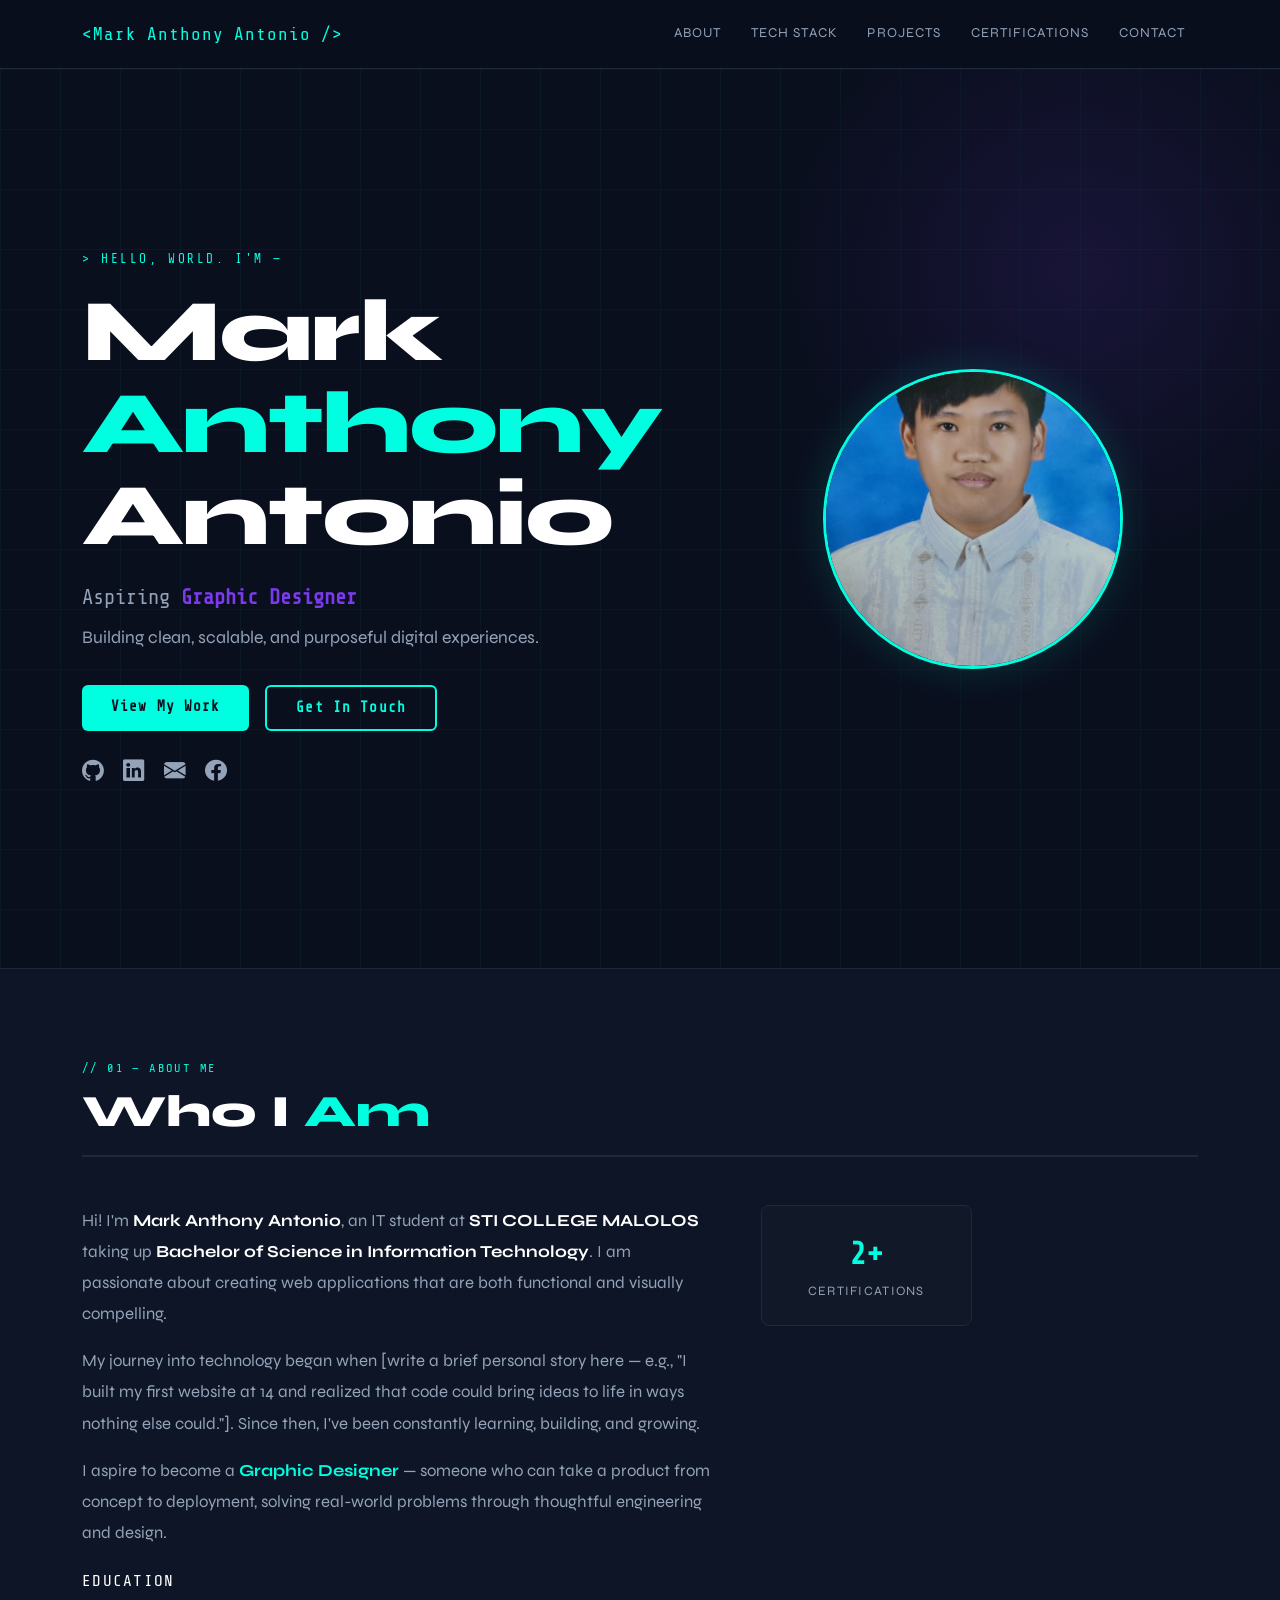
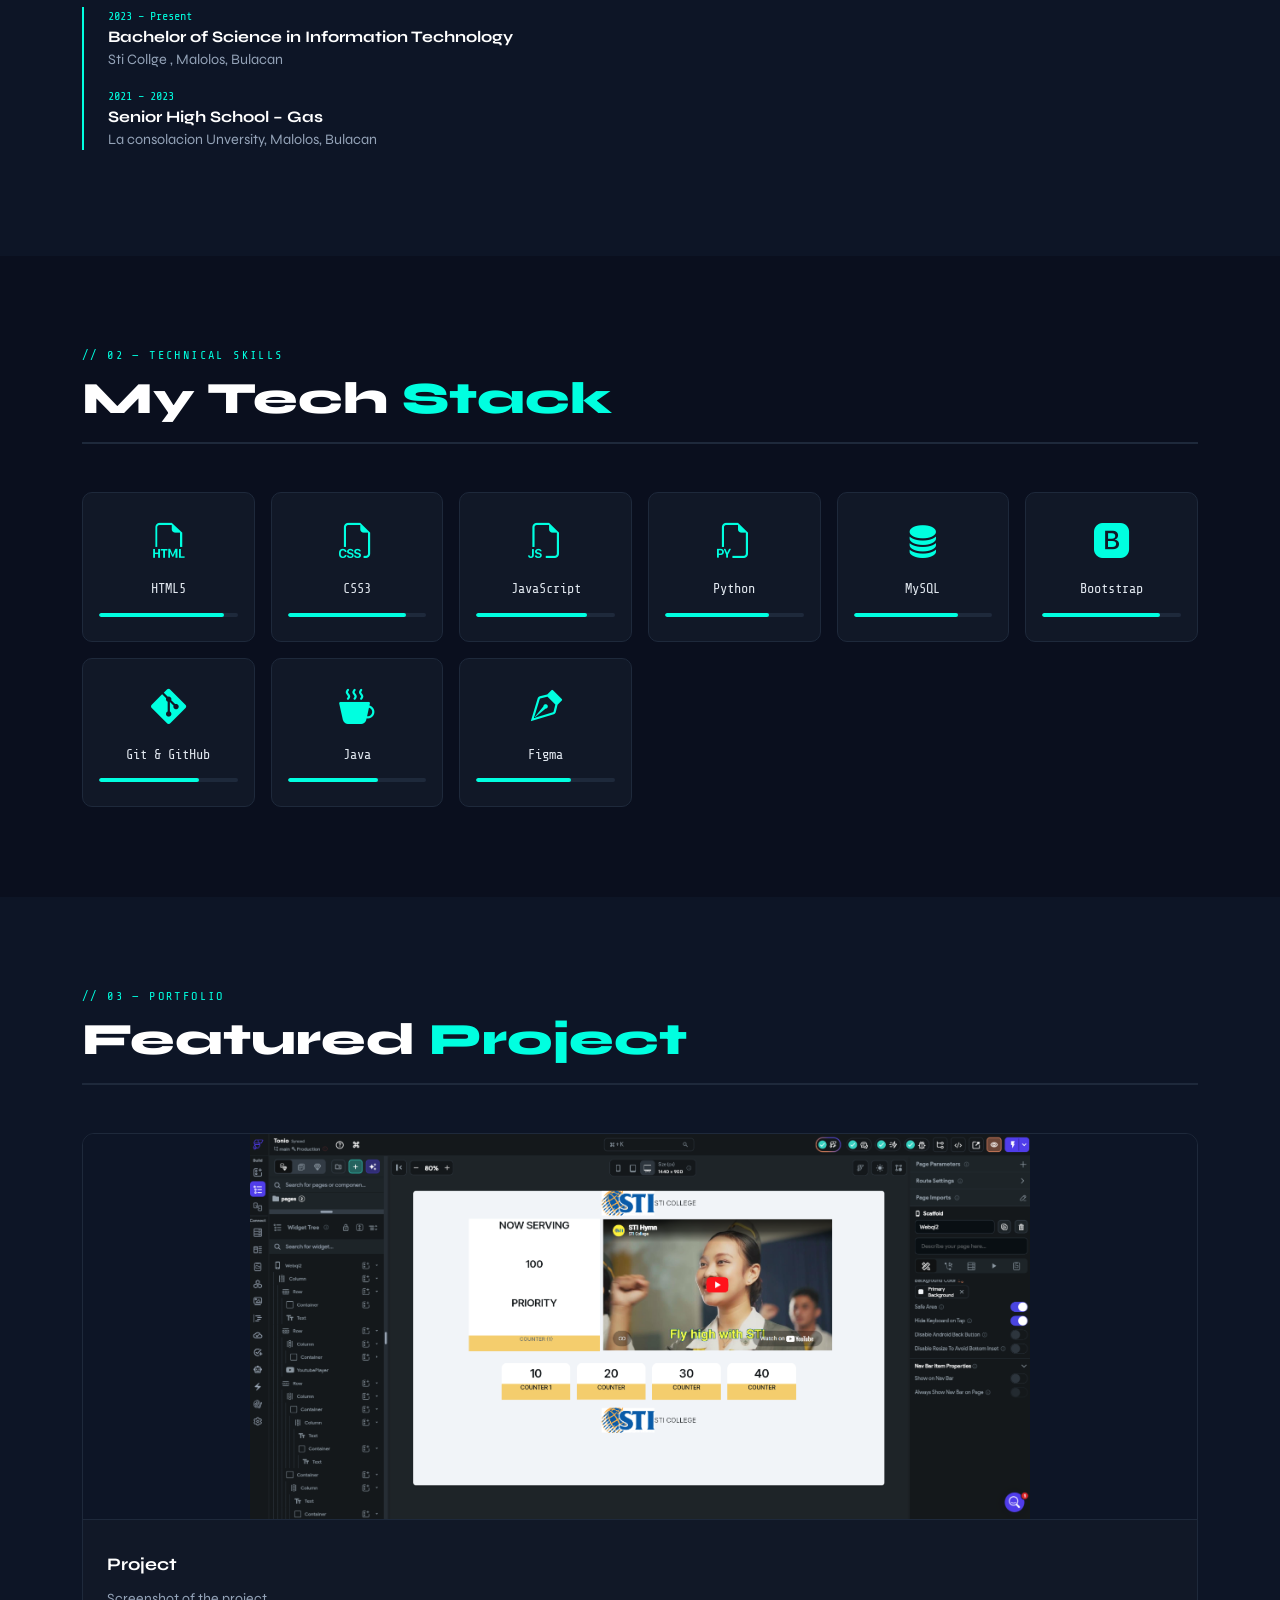
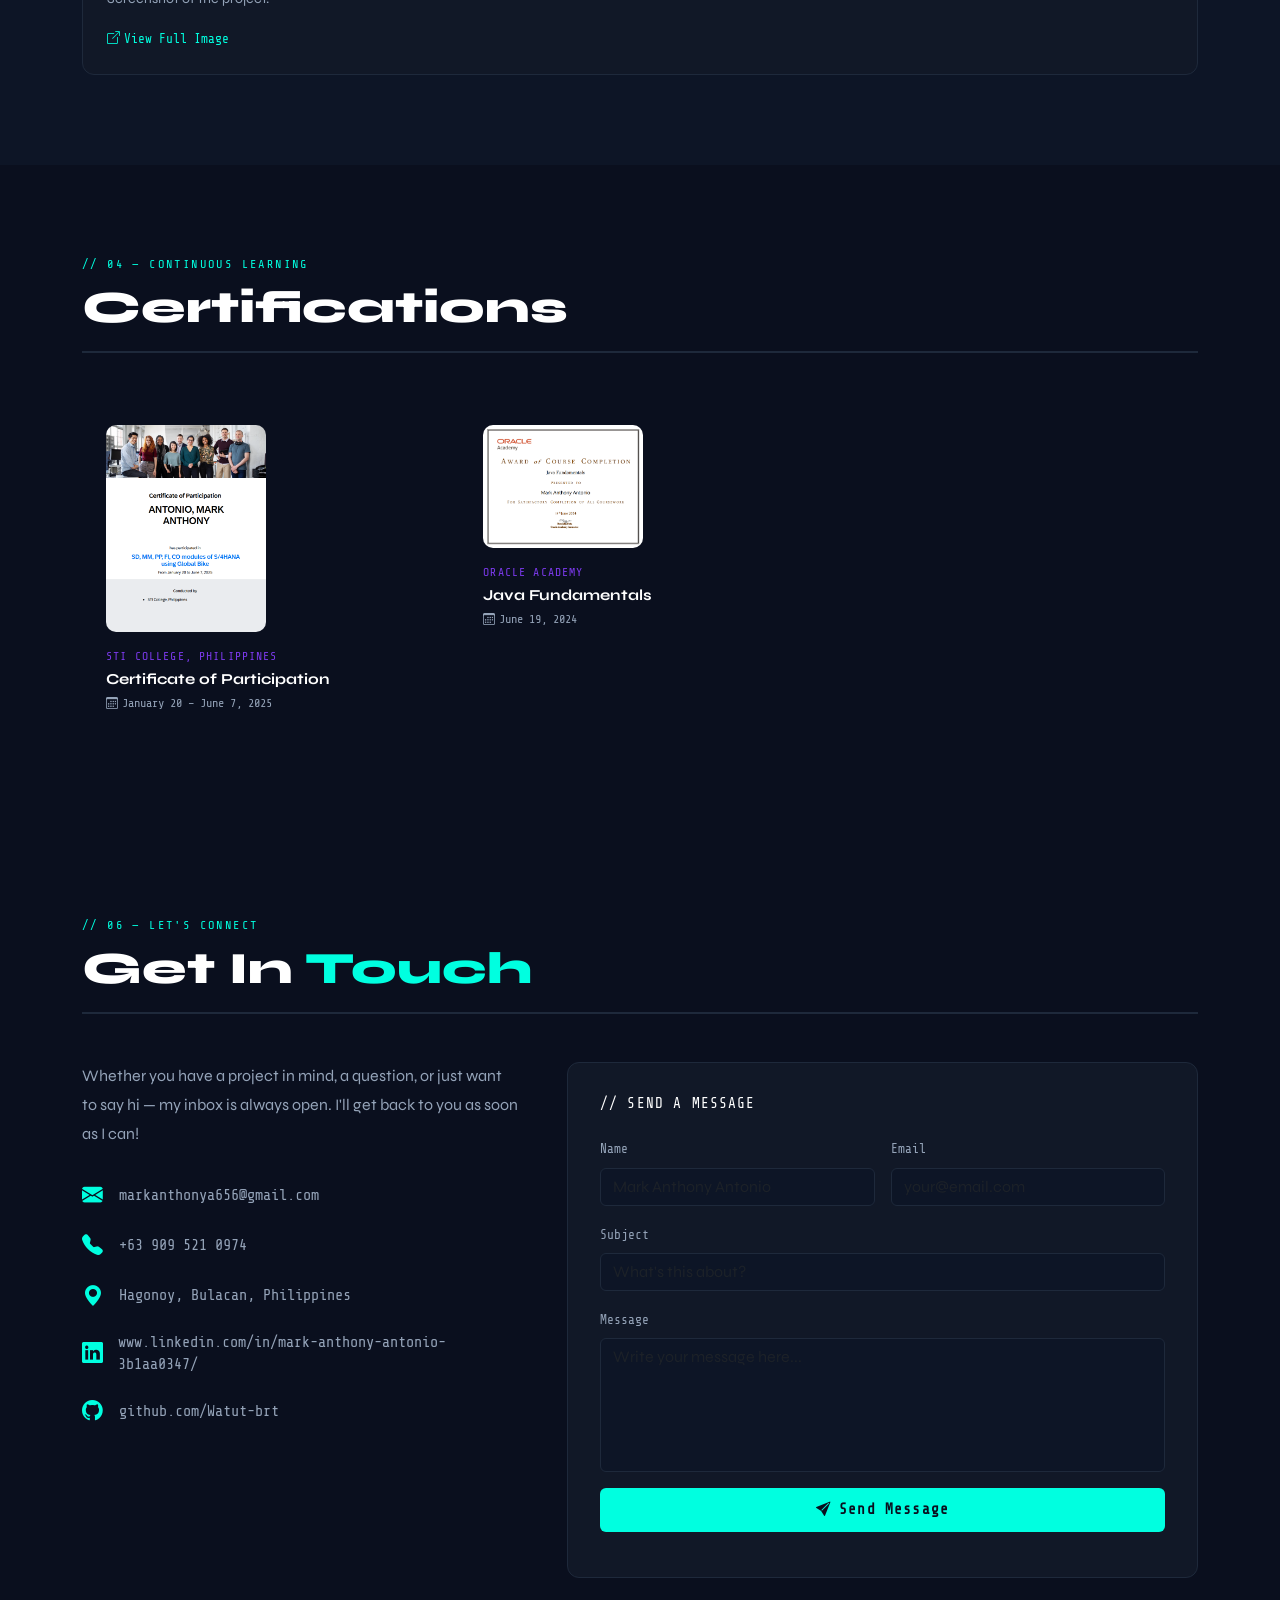
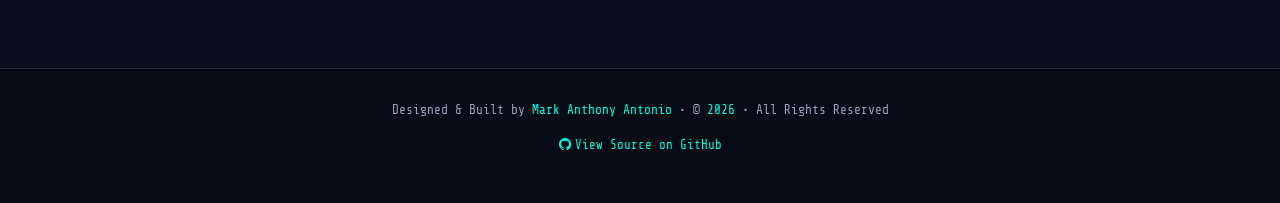
==== index.html @ 6c70cd50 "index" ====
<!DOCTYPE html>
<html lang="en">
<head>
  <meta charset="UTF-8" />
  <meta name="viewport" content="width=device-width, initial-scale=1.0"/>
  <title>Mark Anthony Antonio | IT Portfolio</title>

  <!-- Bootstrap 5 -->
  <link href="https://cdn.jsdelivr.net/npm/bootstrap@5.3.3/dist/css/bootstrap.min.css" rel="stylesheet"/>
  <!-- Bootstrap Icons -->
  <link href="https://cdn.jsdelivr.net/npm/bootstrap-icons@1.11.3/font/bootstrap-icons.css" rel="stylesheet"/>
  <!-- Google Fonts -->
  <link href="https://fonts.googleapis.com/css2?family=Share+Tech+Mono&family=Syne:wght@400;700;800&display=swap" rel="stylesheet"/>
  <link rel="stylesheet" href="style.css">
  
</head>
<body>

  <!-- ══════════════════════════════ NAVBAR ══════════════════════════════ -->
  <nav class="navbar navbar-expand-lg">
    <div class="container">
      <a class="navbar-brand" href="#hero">&lt;Mark Anthony Antonio /&gt;</a>
      <button class="navbar-toggler" type="button" data-bs-toggle="collapse" data-bs-target="#mainNav">
        <span class="navbar-toggler-icon"></span>
      </button>
      <div class="collapse navbar-collapse justify-content-end" id="mainNav">
        <ul class="navbar-nav gap-1">
          <li class="nav-item"><a class="nav-link" href="#about">About</a></li>
          <li class="nav-item"><a class="nav-link" href="#techstack">Tech Stack</a></li>
          <li class="nav-item"><a class="nav-link" href="#projects">Projects</a></li>
          <li class="nav-item"><a class="nav-link" href="#certifications">Certifications</a></li>
          <li class="nav-item"><a class="nav-link" href="#contact">Contact</a></li>
        </ul>
      </div>
    </div>
  </nav>

  <!-- ══════════════════════════════ HERO ══════════════════════════════ -->
  <section id="hero">
    <div class="hero-grid-bg"></div>
    <div class="hero-glow"></div>
    <div class="container hero-content">
      <div class="row align-items-center gy-5">
        <div class="col-lg-7">
          <div class="hero-label">&gt; Hello, World. I'm —</div>
          <h1 class="hero-name">
            Mark <span>Anthony</span><br>Antonio
          </h1>
          <p class="hero-role">
            Aspiring <span class="role-highlight">Graphic Designer</span>
          </p>
          <p class="hero-tagline">
            Building clean, scalable, and purposeful digital experiences.
          </p>
          <div class="d-flex gap-3 flex-wrap mb-4">
            <a href="#projects" class="btn btn-accent">View My Work</a>
            <a href="#contact" class="btn btn-outline-accent">Get In Touch</a>
          </div>
          <div class="hero-socials">
            <a href="https://github.com/Watut-brt" target="_blank" title="GitHub"><i class="bi bi-github"></i></a>
            <a href="https://www.linkedin.com/in/mark-anthony-antonio-3b1aa0347/" target="_blank" title="LinkedIn"><i class="bi bi-linkedin"></i></a>
            <a href="mailto:youremail@example.com" title="Email"><i class="bi bi-envelope-fill"></i></a>
            <a href="https://www.facebook.com/markanthony.antonio.98871" target="_blank" title="Facebook"><i class="bi bi-facebook"></i></a>
          </div>
        </div>
        <div class="col-lg-5 text-center">
          <img src="Profile Piktur.png" alt="Mark Anthony Antonio" class="hero-avatar mx-auto" />
        </div>
      </div>
    </div>
  </section>

  <!-- ══════════════════════════════ ABOUT ══════════════════════════════ -->
  <section id="about" class="alt-section">
    <div class="container">
      <div class="section-label">// 01 — About Me</div>
      <h2 class="section-title">Who I <span>Am</span></h2>
      <div class="row g-5 align-items-start">
        <div class="col-lg-7">
          <p class="about-text mb-3">
            Hi! I'm <strong style="color:#fff;">Mark Anthony Antonio</strong>, an IT student at <strong style="color:#fff;">STI COLLEGE MALOLOS</strong> taking up <strong style="color:#fff;">Bachelor of Science in Information Technology</strong>. I am passionate about creating web applications that are both functional and visually compelling.
          </p>
          <p class="about-text mb-3">
            My journey into technology began when [write a brief personal story here — e.g., "I built my first website at 14 and realized that code could bring ideas to life in ways nothing else could."]. Since then, I've been constantly learning, building, and growing.
          </p>
          <p class="about-text mb-4">
            I aspire to become a <strong style="color: var(--accent);">Graphic Designer</strong> — someone who can take a product from concept to deployment, solving real-world problems through thoughtful engineering and design.
          </p>
          <!-- Education Timeline -->
          <h5 style="color:#fff; font-size:1rem; margin-bottom:1rem; text-transform:uppercase; letter-spacing:0.08em; font-family: var(--mono);">Education</h5>
          <div style="border-left: 2px solid var(--accent); padding-left: 1.5rem;">
            <div class="mb-3">
              <div style="font-family:var(--mono); font-size:0.75rem; color:var(--accent);">2023 – Present</div>
              <div style="font-weight:700; color:#fff;">Bachelor of Science in Information Technology</div>
              <div style="color:var(--text-muted); font-size:0.9rem;">Sti Collge , Malolos, Bulacan</div>
            </div>
            <div class="mb-3">
              <div style="font-family:var(--mono); font-size:0.75rem; color:var(--accent);">2021 – 2023</div>
              <div style="font-weight:700; color:#fff;">Senior High School – Gas</div>
              <div style="color:var(--text-muted); font-size:0.9rem;">La consolacion Unversity, Malolos, Bulacan</div>
            </div>
          </div>
        </div>
        <div class="col-lg-5">
          <div class="row g-3">
            <div class="col-6">
              <div class="stat-box">
                <div class="stat-number" id="certCount">0</div>
                <div class="stat-label">Certifications</div>
              </div>
            </div>
          </div>
        </div>
      </div>
    </div>
  </section>

  <!-- ══════════════════════════════ TECH STACK ══════════════════════════════ -->
  <section id="techstack">
    <div class="container">
      <div class="section-label">// 02 — Technical Skills</div>
      <h2 class="section-title">My Tech <span>Stack</span></h2>
      <div class="row g-3" id="techGrid">
        <!-- Populated by JS -->
      </div>
    </div>
  </section>

  <!-- ══════════════════════════════ PROJECTS ══════════════════════════════ -->
  <section id="projects" class="alt-section">
    <div class="container">
      <div class="section-label">// 03 — Portfolio</div>
      <h2 class="section-title">Featured <span>Project</span></h2>
      <div class="row g-4">
        <div class="col-lg-12">
          <div class="project-card">
            <div class="project-img" style="height:auto; min-height:200px;">
              <img src="Project.png" alt="Project Screenshot" style="width: 70%; height:auto; display:block; object-fit:contain;" />
            </div>
            <div class="project-body">
              <div class="project-title">Project</div>
              <p class="project-desc">Screenshot of the project.</p>
              <div class="project-links mt-3">
                <a href="" target="_blank"><i class="bi bi-box-arrow-up-right me-1"></i>View Full Image</a>
              </div>
            </div>
          </div>
        </div>
      </div>
    </div>
  </section>

  <!-- ══════════════════════════════ CERTIFICATIONS ══════════════════════════════ -->
  <section id="certifications">
    <div class="container">
      <div class="section-label">// 04 — Continuous Learning</div>
      <h2 class="section-title">Certifications <span></span></h2>
      <div class="row g-3" id="certsGrid">
        <!-- Populated by JS -->
      </div>
    </div>
  </section>

  <!-- ══════════════════════════════ CONTACT ══════════════════════════════ -->
  <section id="contact">
    <div class="container">
      <div class="section-label">// 06 — Let's Connect</div>
      <h2 class="section-title">Get In <span>Touch</span></h2>
      <div class="row g-5">
        <div class="col-lg-5">
          <p style="color:var(--text-muted); line-height:1.8; margin-bottom:2rem;">
            Whether you have a project in mind, a question, or just want to say hi — my inbox is always open. I'll get back to you as soon as I can!
          </p>
          <div class="contact-info">
            <div class="contact-item">
              <i class="bi bi-envelope-fill"></i>
              <a href="markanthonya656@gmail.com">markanthonya656@gmail.com</a>
            </div>
            <div class="contact-item">
              <i class="bi bi-telephone-fill"></i>
              <span>+63 909 521 0974</span>
            </div>
            <div class="contact-item">
              <i class="bi bi-geo-alt-fill"></i>
              <span>Hagonoy, Bulacan, Philippines</span>
            </div>
            <div class="contact-item">
              <i class="bi bi-linkedin"></i>
              <a href="https://www.linkedin.com/in/mark-anthony-antonio-3b1aa0347/" target="_blank">www.linkedin.com/in/mark-anthony-antonio-3b1aa0347/</a>
            </div>
            <div class="contact-item">
              <i class="bi bi-github"></i>
              <a href="https://github.com/Watut-brt" target="_blank">github.com/Watut-brt</a>
            </div>
          </div>
        </div>
        <div class="col-lg-7">
          <div style="background:var(--bg-card); border:1px solid var(--border); border-radius:12px; padding:2rem;">
            <h5 style="color:#fff; margin-bottom:1.5rem; font-family:var(--mono); font-size:0.9rem; letter-spacing:0.08em;">// SEND A MESSAGE</h5>
            <div class="row g-3">
              <div class="col-md-6">
                <label class="form-label" style="color:var(--text-muted); font-family:var(--mono); font-size:0.8rem;">Name</label>
                <input type="text" class="form-control" id="msgName" placeholder="Mark Anthony Antonio"
                  style="background:var(--bg-secondary);border:1px solid var(--border);color:var(--text-main);border-radius:6px;"/>
              </div>
              <div class="col-md-6">
                <label class="form-label" style="color:var(--text-muted); font-family:var(--mono); font-size:0.8rem;">Email</label>
                <input type="email" class="form-control" id="msgEmail" placeholder="your@email.com"
                  style="background:var(--bg-secondary);border:1px solid var(--border);color:var(--text-main);border-radius:6px;"/>
              </div>
              <div class="col-12">
                <label class="form-label" style="color:var(--text-muted); font-family:var(--mono); font-size:0.8rem;">Subject</label>
                <input type="text" class="form-control" id="msgSubject" placeholder="What's this about?"
                  style="background:var(--bg-secondary);border:1px solid var(--border);color:var(--text-main);border-radius:6px;"/>
              </div>
              <div class="col-12">
                <label class="form-label" style="color:var(--text-muted); font-family:var(--mono); font-size:0.8rem;">Message</label>
                <textarea class="form-control" id="msgBody" rows="5" placeholder="Write your message here..."
                  style="background:var(--bg-secondary);border:1px solid var(--border);color:var(--text-main);border-radius:6px; resize:none;"></textarea>
              </div>
              <div class="col-12">
                <button class="btn btn-accent w-100" onclick="sendMessage()">
                  <i class="bi bi-send-fill me-2"></i>Send Message
                </button>
                <div id="formMsg" style="font-family:var(--mono); font-size:0.8rem; margin-top:0.8rem; text-align:center;"></div>
              </div>
            </div>
          </div>
        </div>
      </div>
    </div>
  </section>

  <!-- ══════════════════════════════ FOOTER ══════════════════════════════ -->
  <footer>
    <p>Designed & Built by <span>Mark Anthony Antonio</span> &bull; &copy; <span id="footerYear"></span> &bull; All Rights Reserved</p>
    <p style="margin-top:0.4rem;"><a href="https://github.com/your-username/your-repo" target="_blank" style="color:var(--accent); font-family:var(--mono); font-size:0.78rem; text-decoration:none;"><i class="bi bi-github me-1"></i>View Source on GitHub</a></p>
  </footer>

  <!-- Bootstrap 5 JS -->
  <script src="https://cdn.jsdelivr.net/npm/bootstrap@5.3.3/dist/js/bootstrap.bundle.min.js"></script>

  <script>
    // ══ DATA ══
    const techStack = [
      { name: "HTML5",       icon: "bi-filetype-html", level: 90 },
      { name: "CSS3",        icon: "bi-filetype-css",  level: 85 },
      { name: "JavaScript",  icon: "bi-filetype-js",   level: 80 },
      { name: "Python",      icon: "bi-filetype-py",   level: 75 },
      { name: "MySQL",       icon: "bi-database-fill", level: 75 },
      { name: "Bootstrap",   icon: "bi-bootstrap-fill",level: 85 },
      { name: "Git & GitHub",icon: "bi-git",           level: 72 },
      { name: "Java",        icon: "bi-cup-hot-fill",  level: 65 },
      { name: "Figma",       icon: "bi-vector-pen",    level: 68 },
    ];

    const certifications = [
      {
        org: "STI College, Philippines",
        title: "Certificate of Participation",
        date: "January 20 – June 7, 2025",
        icon: "bi-shield-lock-fill",
        image: "SAP.png"
      },
      {
        org: "Oracle Academy",
        title: "Java Fundamentals",
        date: "June 19, 2024",
        icon: "bi-shield-lock-fill",
        image: "JAVA.png"
      }
    ];

    // ══ RENDER TECH STACK ══
    const techGrid = document.getElementById("techGrid");
    techStack.forEach(t => {
      techGrid.innerHTML += `
        <div class="col-6 col-sm-4 col-md-3 col-lg-2">
          <div class="tech-card">
            <div class="tech-icon"><i class="bi ${t.icon}"></i></div>
            <div class="tech-name">${t.name}</div>
            <div class="tech-level"><div class="tech-level-fill" style="width:${t.level}%"></div></div>
          </div>
        </div>`;
    });

    // ══ RENDER CERTIFICATIONS ══
    const certsGrid = document.getElementById("certsGrid");
    certifications.forEach(c => {
      certsGrid.innerHTML += `
        <div class="col-md-6 col-lg-4">
          <div class="cert-card">
            ${c.image ? `<img src="${c.image}" alt="${c.title}" class="cert-img" />` : `<div class="cert-icon"><i class="bi ${c.icon}"></i></div>`}
            <div>
              <div class="cert-org">${c.org}</div>
              <div class="cert-title">${c.title}</div>
              <div class="cert-date"><i class="bi bi-calendar3 me-1"></i>${c.date}</div>
            </div>
          </div>
        </div>`;
    });

    // ══ COUNTER ANIMATION ══
    function animateCount(el, target, duration) {
      let start = 0;
      const step = target / (duration / 16);
      const timer = setInterval(() => {
        start += step;
        if (start >= target) { clearInterval(timer); el.textContent = target + "+"; }
        else { el.textContent = Math.floor(start); }
      }, 16);
    }

    const observer = new IntersectionObserver((entries) => {
      entries.forEach(e => {
        if (e.isIntersecting) {
          animateCount(document.getElementById("certCount"), 2, 1000);
          observer.disconnect();
        }
      });
    }, { threshold: 0.3 });
    observer.observe(document.getElementById("about"));

    // ══ FOOTER YEAR ══
    document.getElementById("footerYear").textContent = new Date().getFullYear();

    // ══ ACTIVE NAV HIGHLIGHT ══
    const sections = document.querySelectorAll("section[id]");
    window.addEventListener("scroll", () => {
      const scrollY = window.scrollY + 120;
      sections.forEach(s => {
        const top = s.offsetTop, height = s.offsetHeight;
        const id = s.getAttribute("id");
        const link = document.querySelector(`.nav-link[href="#${id}"]`);
        if (link) {
          if (scrollY >= top && scrollY < top + height) link.classList.add("active");
          else link.classList.remove("active");
        }
      });
    });

    // ══ CONTACT FORM ══
    function sendMessage() {
      const name = document.getElementById("msgName").value.trim();
      const email = document.getElementById("msgEmail").value.trim();
      const subject = document.getElementById("msgSubject").value.trim();
      const body = document.getElementById("msgBody").value.trim();
      const msg = document.getElementById("formMsg");

      if (!name || !email || !subject || !body) {
        msg.style.color = "#ff6b6b";
        msg.textContent = "// Please fill in all fields.";
        return;
      }
      const mailto = `markanthonya656@gmail.com?subject=${encodeURIComponent(subject + " — from " + name)}&body=${encodeURIComponent("From: " + name + " <" + email + ">\n\n" + body)}`;
      window.location.href = mailto;
      msg.style.color = "var(--accent)";
      msg.textContent = "// Opening your mail client...";
    }
  </script>
</body>
</html>
---- style.css ----
:root {
      --bg-primary: #0a0f1e;
      --bg-secondary: #0d1526;
      --bg-card: #111827;
      --accent: #00ffe0;
      --accent2: #7c3aed;
      --text-main: #e2e8f0;
      --text-muted: #94a3b8;
      --border: #1e293b;
      --mono: 'Share Tech Mono', monospace;
      --display: 'Syne', sans-serif;
    }

    * { box-sizing: border-box; margin: 0; padding: 0; }

    body {
      background-color: var(--bg-primary);
      color: var(--text-main);
      font-family: var(--display);
      scroll-behavior: smooth;
    }

    /* ── NAVBAR ── */
    .navbar {
      background: rgba(10, 15, 30, 0.95);
      border-bottom: 1px solid var(--border);
      padding: 1rem 0;
      position: sticky;
      top: 0;
      z-index: 1000;
    }
    .navbar-brand {
      font-family: var(--mono);
      color: var(--accent) !important;
      font-size: 1.1rem;
      letter-spacing: 0.05em;
    }
    .nav-link {
      color: var(--text-muted) !important;
      font-size: 0.85rem;
      letter-spacing: 0.08em;
      text-transform: uppercase;
      padding: 0.4rem 0.8rem !important;
      border-bottom: 2px solid transparent;
    }
    .nav-link:hover, .nav-link.active {
      color: var(--accent) !important;
      border-bottom: 2px solid var(--accent);
    }
    .navbar-toggler { border-color: var(--accent); }
    .navbar-toggler-icon {
      background-image: url("data:image/svg+xml,%3csvg xmlns='http://www.w3.org/2000/svg' viewBox='0 0 30 30'%3e%3cpath stroke='rgba%280, 255, 224, 1%29' stroke-linecap='round' stroke-miterlimit='10' stroke-width='2' d='M4 7h22M4 15h22M4 23h22'/%3e%3c/svg%3e");
    }

    /* ── HERO ── */
    #hero {
      min-height: 100vh;
      display: flex;
      align-items: center;
      background: var(--bg-primary);
      border-bottom: 1px solid var(--border);
      position: relative;
      overflow: hidden;
    }
    .hero-grid-bg {
      position: absolute;
      inset: 0;
      background-image:
        linear-gradient(rgba(0,255,224,0.03) 1px, transparent 1px),
        linear-gradient(90deg, rgba(0,255,224,0.03) 1px, transparent 1px);
      background-size: 60px 60px;
      pointer-events: none;
    }
    .hero-glow {
      position: absolute;
      width: 600px;
      height: 600px;
      border-radius: 50%;
      background: radial-gradient(circle, rgba(124,58,237,0.12) 0%, transparent 70%);
      top: -100px;
      right: -100px;
      pointer-events: none;
    }
    .hero-content { position: relative; z-index: 2; }
    .hero-label {
      font-family: var(--mono);
      font-size: 0.8rem;
      color: var(--accent);
      letter-spacing: 0.2em;
      text-transform: uppercase;
      margin-bottom: 1rem;
    }
    .hero-name {
      font-size: clamp(2.8rem, 7vw, 5.5rem);
      font-weight: 800;
      line-height: 1.05;
      letter-spacing: -0.02em;
      color: #fff;
    }
    .hero-name span { color: var(--accent); }
    .hero-role {
      font-family: var(--mono);
      font-size: clamp(1rem, 2.5vw, 1.3rem);
      color: var(--text-muted);
      margin: 1.2rem 0 0.6rem;
    }
    .hero-role .role-highlight {
      color: var(--accent2);
      font-weight: 700;
    }
    .hero-tagline {
      font-size: clamp(0.95rem, 2vw, 1.1rem);
      color: var(--text-muted);
      max-width: 520px;
      line-height: 1.7;
      margin-bottom: 2rem;
    }
    .btn-accent {
      background: var(--accent);
      color: #0a0f1e;
      border: none;
      font-weight: 700;
      font-family: var(--mono);
      letter-spacing: 0.08em;
      padding: 0.7rem 1.8rem;
      font-size: 0.9rem;
    }
    .btn-accent:hover { background: #00cbb3; color: #0a0f1e; }
    .btn-outline-accent {
      background: transparent;
      color: var(--accent);
      border: 2px solid var(--accent);
      font-weight: 700;
      font-family: var(--mono);
      letter-spacing: 0.08em;
      padding: 0.65rem 1.8rem;
      font-size: 0.9rem;
    }
    .btn-outline-accent:hover { background: var(--accent); color: #0a0f1e; }
    .hero-socials a {
      color: var(--text-muted);
      font-size: 1.35rem;
      margin-right: 1rem;
      text-decoration: none;
    }
    .hero-socials a:hover { color: var(--accent); }
    .hero-avatar {
      width: 300px;
      height: 300px;
      border-radius: 50%;
      object-fit: cover;
      border: 3px solid var(--accent);
      box-shadow: 0 0 40px rgba(0,255,224,0.15);
    }
    .hero-avatar-placeholder {
      width: 300px;
      height: 300px;
      border-radius: 50%;
      background: var(--bg-card);
      border: 3px solid var(--accent);
      display: flex;
      flex-direction: column;
      align-items: center;
      justify-content: center;
      color: var(--text-muted);
      font-family: var(--mono);
      font-size: 0.8rem;
      box-shadow: 0 0 40px rgba(0,255,224,0.12);
    }
    .hero-avatar-placeholder i { font-size: 5rem; color: var(--accent); margin-bottom: 0.5rem; }

    /* ── SECTIONS SHARED ── */
    section { padding: 90px 0; }
    .section-label {
      font-family: var(--mono);
      font-size: 0.75rem;
      color: var(--accent);
      letter-spacing: 0.2em;
      text-transform: uppercase;
      margin-bottom: 0.5rem;
    }
    .section-title {
      font-size: clamp(1.8rem, 4vw, 2.8rem);
      font-weight: 800;
      color: #fff;
      margin-bottom: 3rem;
      border-bottom: 2px solid var(--border);
      padding-bottom: 1rem;
    }
    .section-title span { color: var(--accent); }
    .alt-section { background: var(--bg-secondary); }

    /* ── ABOUT ── */
    .about-text {
      font-size: 1.05rem;
      color: var(--text-muted);
      line-height: 1.85;
    }
    .stat-box {
      background: var(--bg-card);
      border: 1px solid var(--border);
      border-radius: 8px;
      padding: 1.5rem;
      text-align: center;
    }
    .stat-number {
      font-family: var(--mono);
      font-size: 2rem;
      color: var(--accent);
      font-weight: 700;
    }
    .stat-label {
      font-size: 0.8rem;
      color: var(--text-muted);
      text-transform: uppercase;
      letter-spacing: 0.1em;
      margin-top: 0.25rem;
    }

    /* ── TECH STACK ── */
    .tech-card {
      background: var(--bg-card);
      border: 1px solid var(--border);
      border-radius: 10px;
      padding: 1.5rem 1rem;
      text-align: center;
    }
    .tech-card:hover { border-color: var(--accent); }
    .tech-icon { font-size: 2.2rem; margin-bottom: 0.6rem; color: var(--accent); }
    .tech-name {
      font-family: var(--mono);
      font-size: 0.85rem;
      color: var(--text-main);
    }
    .tech-level {
      height: 4px;
      background: var(--border);
      border-radius: 99px;
      margin-top: 0.8rem;
      overflow: hidden;
    }
    .tech-level-fill {
      height: 100%;
      background: var(--accent);
      border-radius: 99px;
    }

    /* ── PROJECTS ── */
    .project-card {
      background: var(--bg-card);
      border: 1px solid var(--border);
      border-radius: 12px;
      overflow: hidden;
      height: 100%;
    }
    .project-card:hover { border-color: var(--accent2); }
    .project-img {
      width: 100%;
      height: 180px;
      object-fit: cover;
      background: var(--bg-secondary);
      display: flex;
      align-items: center;
      justify-content: center;
      color: var(--text-muted);
      font-family: var(--mono);
      font-size: 0.8rem;
      border-bottom: 1px solid var(--border);
    }
    .project-img i { font-size: 3.5rem; color: var(--accent2); display: block; margin-bottom: 0.5rem; }
    .project-body { padding: 1.5rem; }
    .project-tag {
      display: inline-block;
      font-family: var(--mono);
      font-size: 0.7rem;
      color: var(--accent);
      border: 1px solid var(--accent);
      border-radius: 4px;
      padding: 0.1rem 0.5rem;
      margin-right: 0.3rem;
      margin-bottom: 0.5rem;
    }
    .project-title {
      font-weight: 700;
      font-size: 1.1rem;
      color: #fff;
      margin: 0.5rem 0;
    }
    .project-desc {
      font-size: 0.88rem;
      color: var(--text-muted);
      line-height: 1.65;
    }
    .project-links a {
      font-family: var(--mono);
      font-size: 0.8rem;
      color: var(--accent);
      text-decoration: none;
      margin-right: 1rem;
    }
    .project-links a:hover { color: #fff; }

    /* ── CERTIFICATIONS ── */
    .cert-card {
      
     
      border-radius: 10px;
      padding: 1.5rem;
      display: flex;
      gap: 1rem;
      align-items: flex-start;
      flex-wrap: wrap;
    }
    .cert-img {
      width: 160px;
      max-width: 100%;
      height: auto;
      border-radius: 10px;
      object-fit: cover;
      flex-shrink: 0;
    }
    .cert-card:hover { border-color: var(--accent); }
    .cert-icon {
      font-size: 2rem;
      color: var(--accent);
      flex-shrink: 0;
    }
    .cert-org {
      font-family: var(--mono);
      font-size: 0.72rem;
      color: var(--accent2);
      letter-spacing: 0.1em;
      text-transform: uppercase;
    }
    .cert-title { font-weight: 700; color: #fff; font-size: 0.95rem; margin: 0.2rem 0; }
    .cert-date { font-family: var(--mono); font-size: 0.75rem; color: var(--text-muted); }

    /* ── CONTACT ── */
    .contact-info a, .contact-info span {
      color: var(--text-muted);
      text-decoration: none;
      font-family: var(--mono);
      font-size: 0.95rem;
    }
    .contact-info a:hover { color: var(--accent); }
    .contact-item {
      display: flex;
      align-items: center;
      gap: 0.8rem;
      margin-bottom: 1.2rem;
    }
    .contact-item i { font-size: 1.3rem; color: var(--accent); width: 24px; }

    /* ── FOOTER ── */
    footer {
      background: #060b16;
      border-top: 1px solid var(--border);
      padding: 2rem 0;
      text-align: center;
    }
    footer p {
      font-family: var(--mono);
      font-size: 0.8rem;
      color: var(--text-muted);
    }
    footer span { color: var(--accent); }

    /* ── RESPONSIVE ── */
    @media (max-width: 767px) {
      .hero-avatar-placeholder, .hero-avatar { width: 200px; height: 200px; }
      section { padding: 60px 0; }
    }
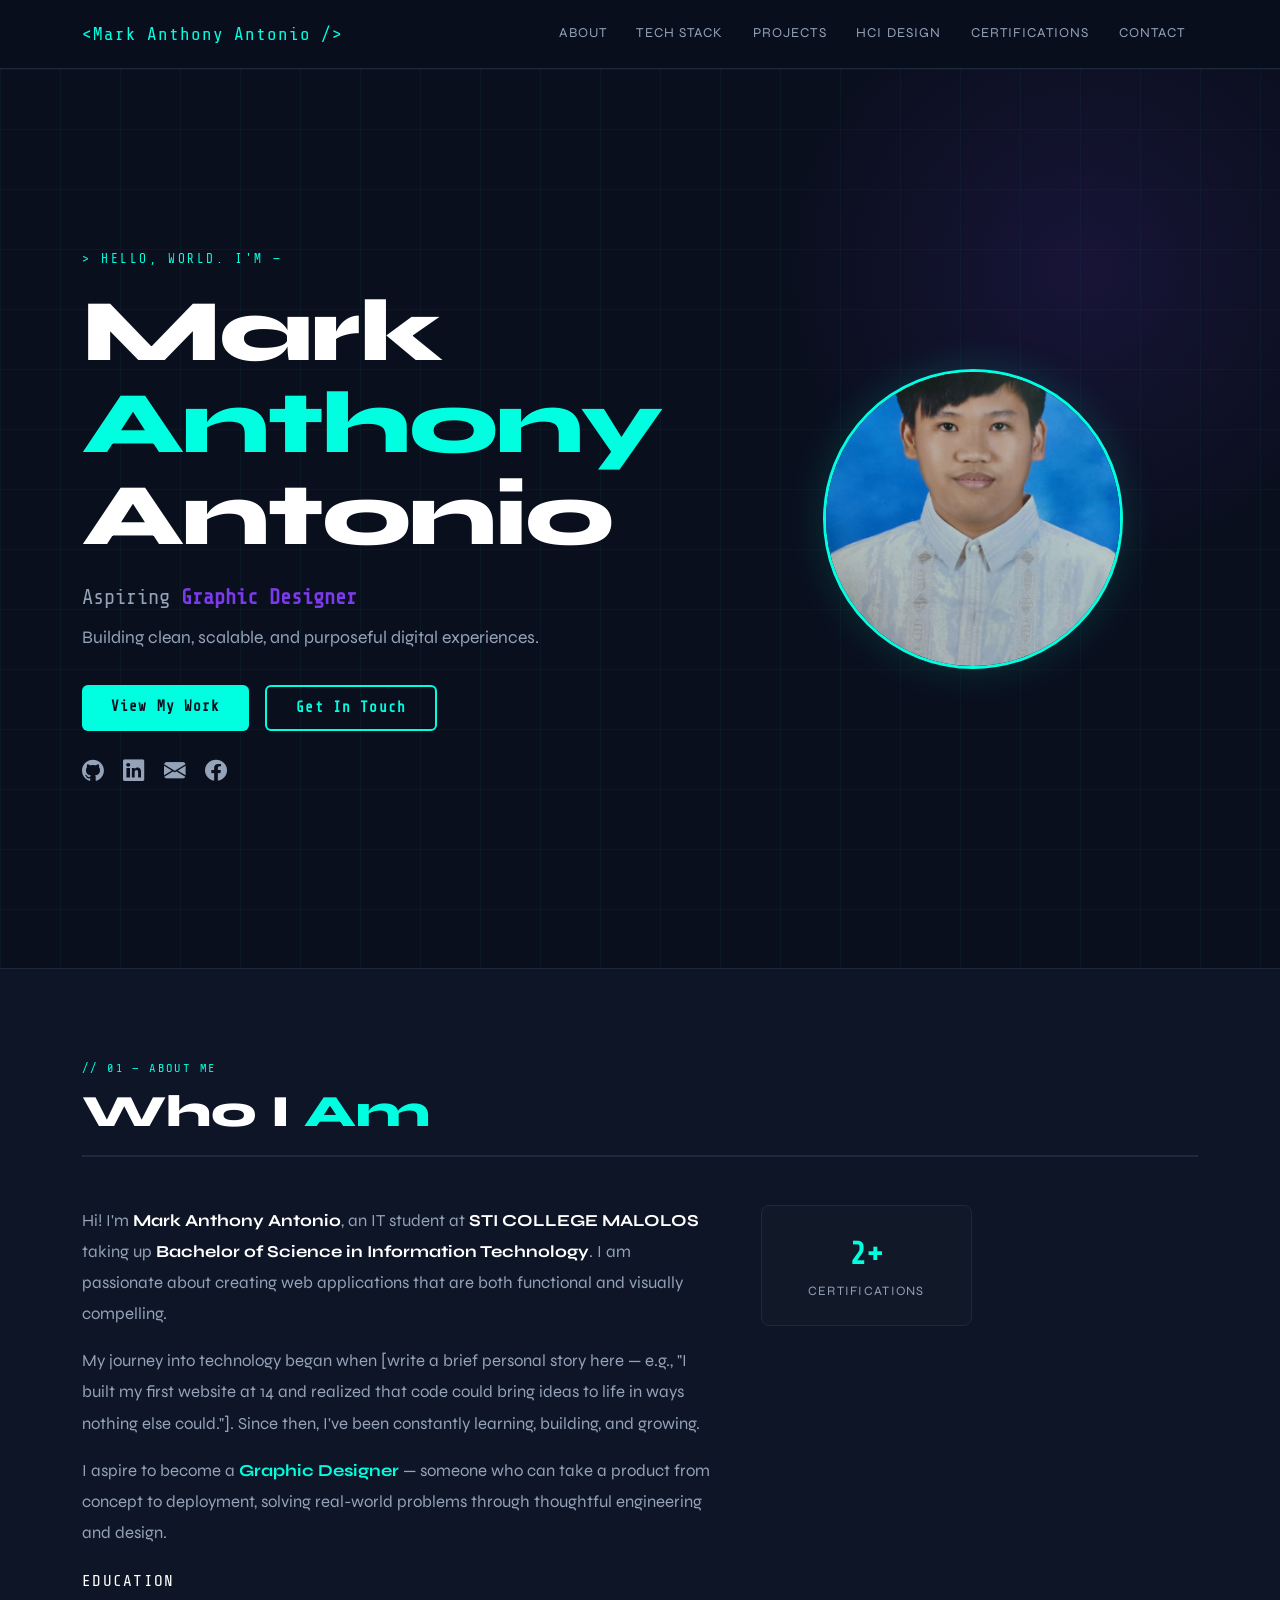
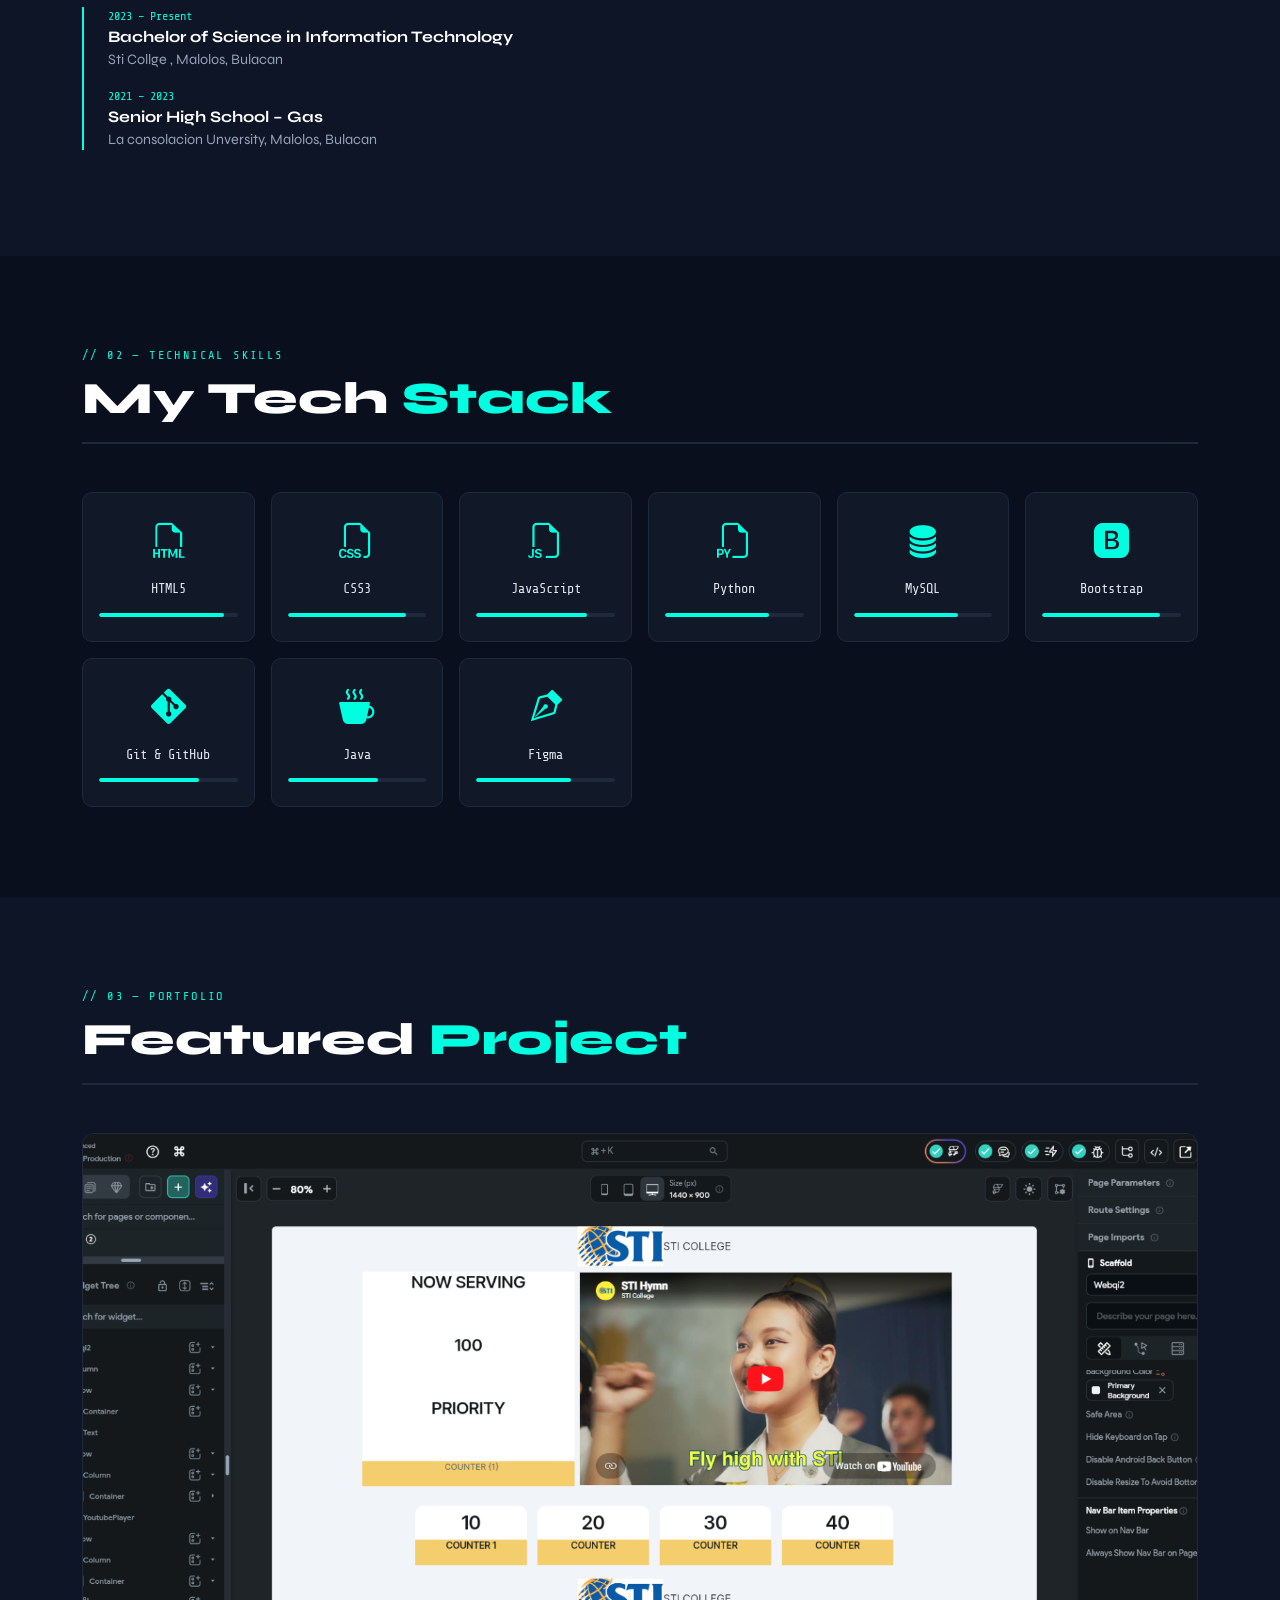
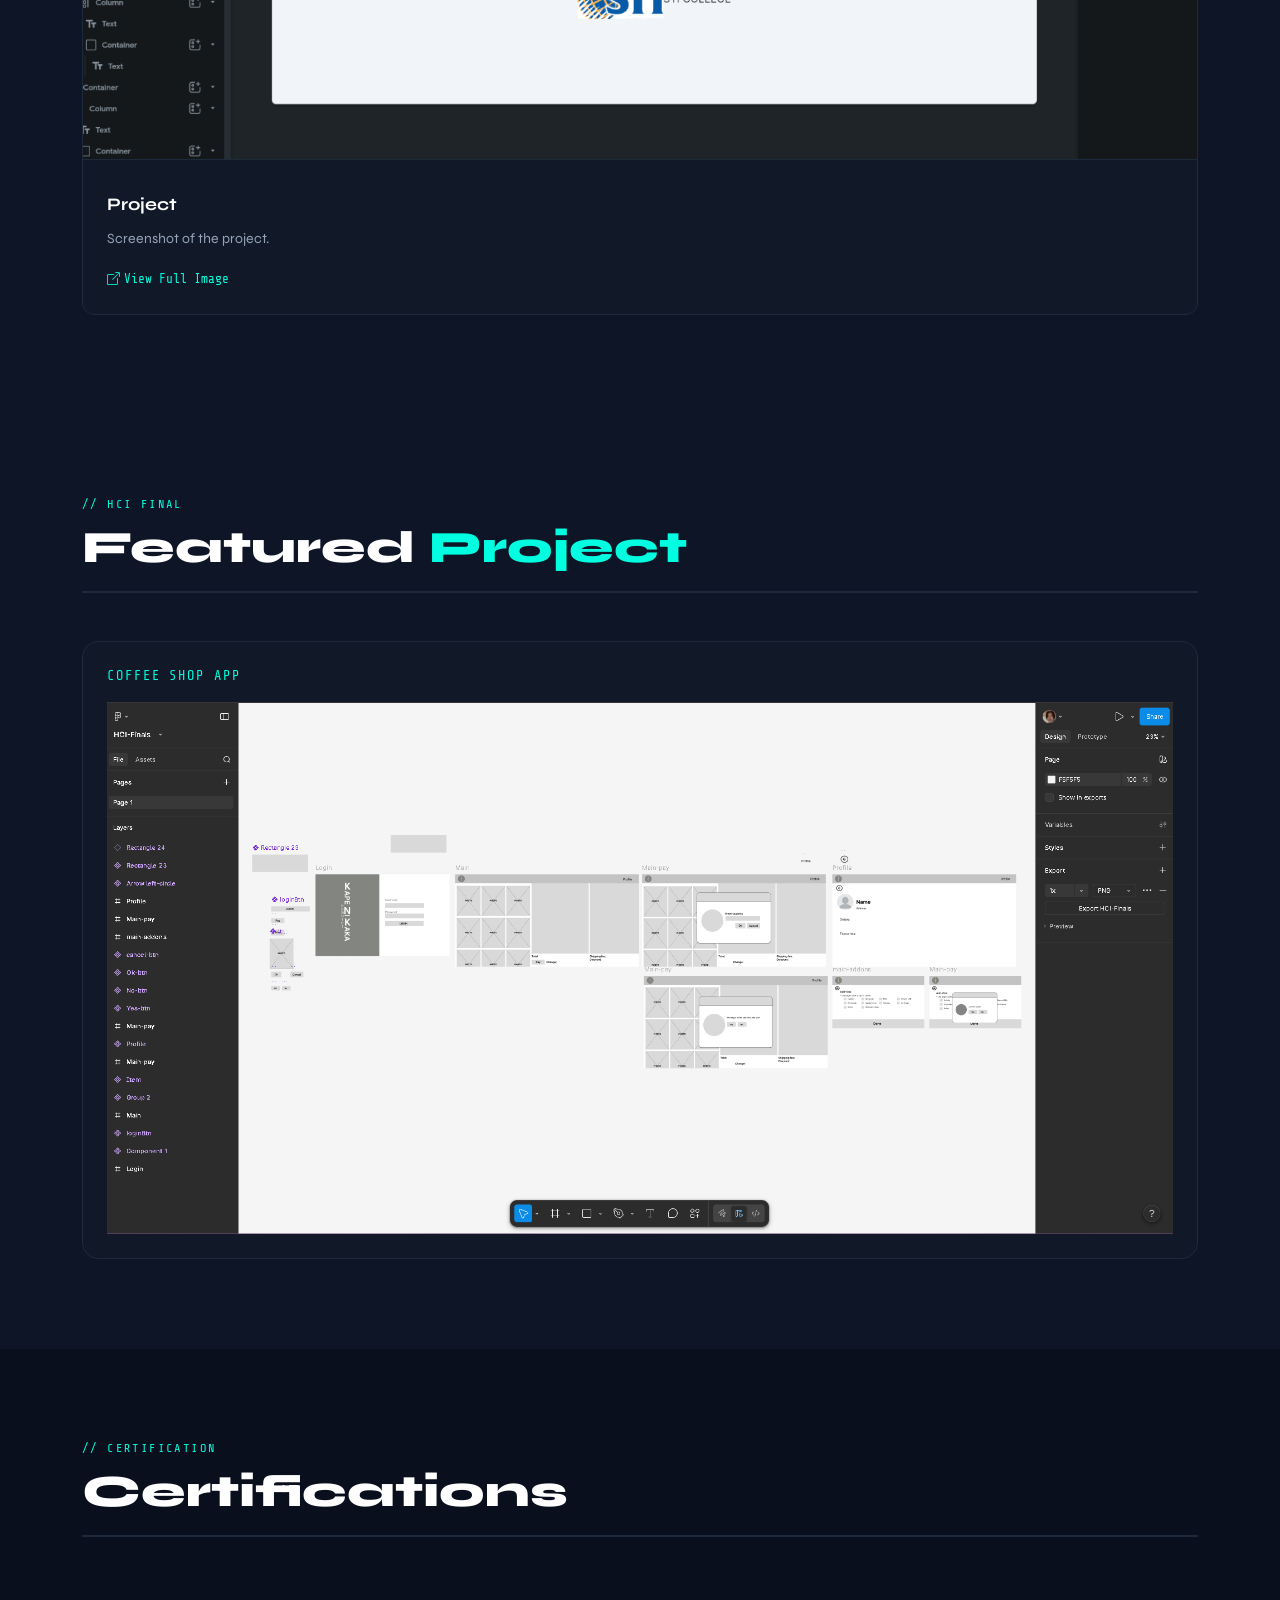
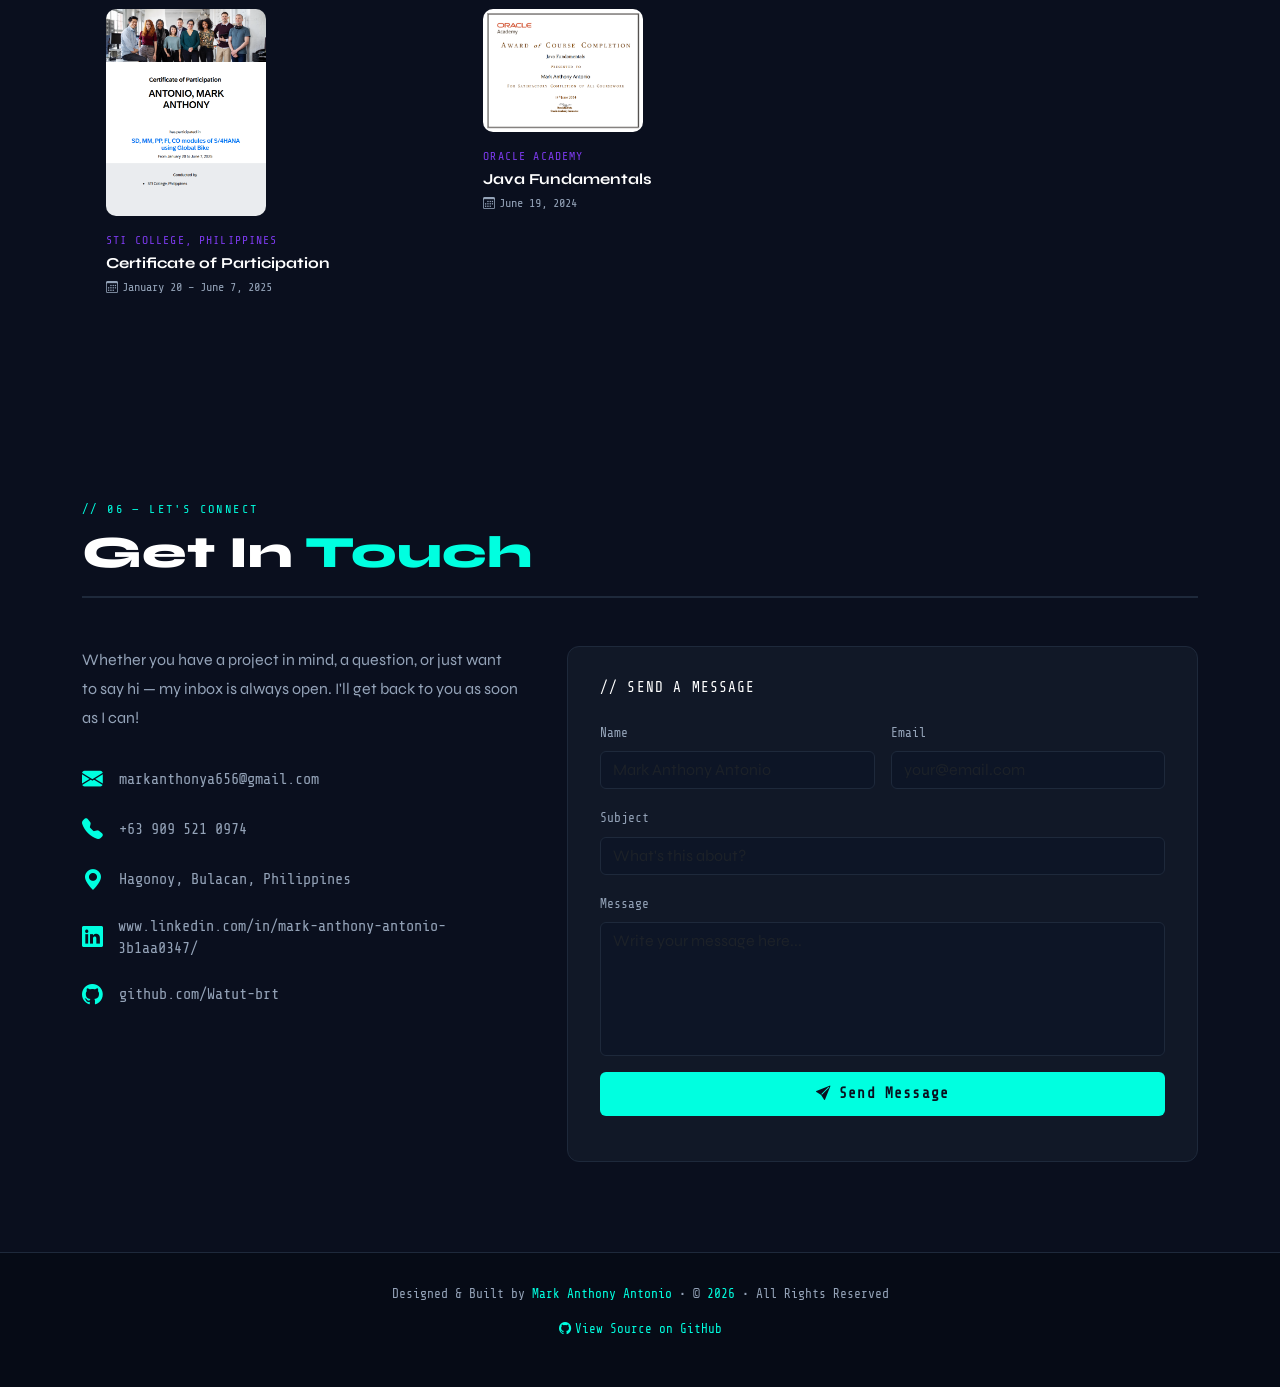
==== commit 9746e8b0: "fix project" ====
--- a/index.html
+++ b/index.html
@@ -28,6 +28,7 @@
           <li class="nav-item"><a class="nav-link" href="#about">About</a></li>
           <li class="nav-item"><a class="nav-link" href="#techstack">Tech Stack</a></li>
           <li class="nav-item"><a class="nav-link" href="#projects">Projects</a></li>
+          <li class="nav-item"><a class="nav-link" href="#hci-design">HCI Design</a></li>
           <li class="nav-item"><a class="nav-link" href="#certifications">Certifications</a></li>
           <li class="nav-item"><a class="nav-link" href="#contact">Contact</a></li>
         </ul>
@@ -59,7 +60,7 @@
           <div class="hero-socials">
             <a href="https://github.com/Watut-brt" target="_blank" title="GitHub"><i class="bi bi-github"></i></a>
             <a href="https://www.linkedin.com/in/mark-anthony-antonio-3b1aa0347/" target="_blank" title="LinkedIn"><i class="bi bi-linkedin"></i></a>
-            <a href="mailto:youremail@example.com" title="Email"><i class="bi bi-envelope-fill"></i></a>
+            <a href="markanthonya656@gmail.com" title="Email"><i class="bi bi-envelope-fill"></i></a>
             <a href="https://www.facebook.com/markanthony.antonio.98871" target="_blank" title="Facebook"><i class="bi bi-facebook"></i></a>
           </div>
         </div>
@@ -134,8 +135,8 @@
       <div class="row g-4">
         <div class="col-lg-12">
           <div class="project-card">
-            <div class="project-img" style="height:auto; min-height:200px;">
-              <img src="Project.png" alt="Project Screenshot" style="width: 70%; height:auto; display:block; object-fit:contain;" />
+            <div class="project-img">
+              <img src="Project.png" alt="Project Screenshot" class="project-image" />
             </div>
             <div class="project-body">
               <div class="project-title">Project</div>
@@ -150,10 +151,23 @@
     </div>
   </section>
 
+  <!-- ══════════════════════════════ HCI DESIGN ══════════════════════════════ -->
+  <section id="hci-design" class="alt-section">
+    <div class="container">
+      <div class="section-label">// HCI Final</div>
+      <h2 class="section-title">Featured  <span> Project</span></h2>
+
+      <div class="hci-card">
+        <div class="hci-card-header">Coffee Shop App</div>
+        <img src="Project2.png" alt="HCI design screenshot" class="hci-screenshot" />
+      </div>
+    </div>
+  </section>
+
   <!-- ══════════════════════════════ CERTIFICATIONS ══════════════════════════════ -->
   <section id="certifications">
     <div class="container">
-      <div class="section-label">// 04 — Continuous Learning</div>
+      <div class="section-label">// Certification</div>
       <h2 class="section-title">Certifications <span></span></h2>
       <div class="row g-3" id="certsGrid">
         <!-- Populated by JS -->
@@ -234,7 +248,7 @@
   <!-- ══════════════════════════════ FOOTER ══════════════════════════════ -->
   <footer>
     <p>Designed & Built by <span>Mark Anthony Antonio</span> &bull; &copy; <span id="footerYear"></span> &bull; All Rights Reserved</p>
-    <p style="margin-top:0.4rem;"><a href="https://github.com/your-username/your-repo" target="_blank" style="color:var(--accent); font-family:var(--mono); font-size:0.78rem; text-decoration:none;"><i class="bi bi-github me-1"></i>View Source on GitHub</a></p>
+    <p style="margin-top:0.4rem;"><a href="https://github.com/Watot-Brt/your-repo" target="_blank" style="color:var(--accent); font-family:var(--mono); font-size:0.78rem; text-decoration:none;"><i class="bi bi-github me-1"></i>View Source on GitHub</a></p>
   </footer>
 
   <!-- Bootstrap 5 JS -->
--- a/style.css
+++ b/style.css
@@ -256,8 +256,7 @@
     .project-card:hover { border-color: var(--accent2); }
     .project-img {
       width: 100%;
-      height: 180px;
-      object-fit: cover;
+      aspect-ratio: 16 / 9;
       background: var(--bg-secondary);
       display: flex;
       align-items: center;
@@ -266,6 +265,14 @@
       font-family: var(--mono);
       font-size: 0.8rem;
       border-bottom: 1px solid var(--border);
+      overflow: hidden;
+    }
+    .project-img img,
+    .hci-screenshot {
+      width: 100%;
+      height: 100%;
+      display: block;
+      object-fit: cover;
     }
     .project-img i { font-size: 3.5rem; color: var(--accent2); display: block; margin-bottom: 0.5rem; }
     .project-body { padding: 1.5rem; }
@@ -299,6 +306,163 @@
       margin-right: 1rem;
     }
     .project-links a:hover { color: #fff; }
+
+    /* ── HCI DESIGN ── */
+    .hci-card {
+      background: var(--bg-card);
+      border: 1px solid var(--border);
+      border-radius: 16px;
+      padding: 1.5rem;
+    }
+    .hci-card-header {
+      font-family: var(--mono);
+      font-size: 0.85rem;
+      color: var(--accent);
+      letter-spacing: 0.14em;
+      text-transform: uppercase;
+      margin-bottom: 1rem;
+    }
+    .hci-card-body { display: flex; flex-direction: column; gap: 1rem; }
+    .hci-login-brand {
+      font-family: var(--mono);
+      color: #fff;
+      font-size: 1.25rem;
+      letter-spacing: 0.15em;
+      padding: 1rem 1.25rem;
+      background: rgba(255,255,255,0.03);
+      border-radius: 12px;
+      text-align: center;
+    }
+    .hci-field span {
+      display: block;
+      font-family: var(--mono);
+      color: var(--text-muted);
+      font-size: 0.78rem;
+      margin-bottom: 0.45rem;
+    }
+    .hci-input {
+      width: 100%;
+      min-height: 44px;
+      background: var(--bg-secondary);
+      border: 1px solid var(--border);
+      border-radius: 12px;
+    }
+    .hci-button-group { display: flex; justify-content: flex-start; }
+    .hci-btn {
+      border: none;
+      border-radius: 999px;
+      padding: 0.8rem 1.6rem;
+      background: var(--accent);
+      color: #0a0f1e;
+      font-family: var(--mono);
+      font-weight: 700;
+      letter-spacing: 0.08em;
+      cursor: pointer;
+    }
+    .hci-login-foot {
+      font-family: var(--mono);
+      color: var(--text-muted);
+      font-size: 0.78rem;
+      margin-top: 0.4rem;
+    }
+    .hci-dashboard-grid {
+      display: grid;
+      grid-template-columns: repeat(3, minmax(0, 1fr));
+      gap: 0.85rem;
+      margin-bottom: 1.2rem;
+    }
+    .hci-tile {
+      background: rgba(255,255,255,0.04);
+      border: 1px solid var(--border);
+      border-radius: 12px;
+      min-height: 90px;
+      display: flex;
+      align-items: center;
+      justify-content: center;
+      color: var(--text-muted);
+      font-family: var(--mono);
+      font-size: 0.85rem;
+    }
+    .hci-summary-row {
+      display: flex;
+      gap: 1rem;
+      flex-wrap: wrap;
+    }
+    .hci-summary-block {
+      background: rgba(255,255,255,0.04);
+      border: 1px solid var(--border);
+      border-radius: 14px;
+      padding: 1rem;
+      min-width: 140px;
+    }
+    .hci-summary-label {
+      font-family: var(--mono);
+      font-size: 0.75rem;
+      color: var(--text-muted);
+      margin-bottom: 0.35rem;
+      text-transform: uppercase;
+      letter-spacing: 0.12em;
+    }
+    .hci-summary-value {
+      font-size: 1.25rem;
+      color: #fff;
+      font-weight: 700;
+    }
+    .hci-mini-profile {
+      display: flex;
+      gap: 1rem;
+      align-items: center;
+    }
+    .hci-avatar {
+      width: 64px;
+      height: 64px;
+      border-radius: 50%;
+      background: linear-gradient(135deg, rgba(0,255,224,0.15), rgba(124,58,237,0.15));
+      border: 1px solid var(--border);
+    }
+    .hci-mini-title {
+      font-weight: 700;
+      color: #fff;
+      margin-bottom: 0.25rem;
+    }
+    .hci-mini-text { color: var(--text-muted); margin-bottom: 0.4rem; }
+    .hci-mini-sub { font-family: var(--mono); font-size: 0.75rem; color: var(--accent); }
+    .hci-list { display: flex; flex-direction: column; gap: 0.75rem; }
+    .hci-list-item {
+      background: rgba(255,255,255,0.04);
+      border: 1px solid var(--border);
+      border-radius: 12px;
+      padding: 1rem;
+      color: var(--text-main);
+      font-family: var(--mono);
+      font-size: 0.9rem;
+    }
+    .hci-modal-preview {
+      background: rgba(255,255,255,0.04);
+      border: 1px solid var(--border);
+      border-radius: 16px;
+      padding: 1rem;
+    }
+    .hci-modal-title {
+      font-family: var(--mono);
+      color: #fff;
+      margin-bottom: 1rem;
+    }
+    .hci-modal-buttons { display: flex; gap: 0.75rem; flex-wrap: wrap; }
+    .hci-sm-btn {
+      border: none;
+      border-radius: 999px;
+      padding: 0.65rem 1.25rem;
+      font-family: var(--mono);
+      font-size: 0.8rem;
+      background: var(--accent);
+      color: #0a0f1e;
+      cursor: pointer;
+    }
+    .hci-sm-btn.secondary {
+      background: rgba(255,255,255,0.08);
+      color: var(--text-main);
+    }
 
     /* ── CERTIFICATIONS ── */
     .cert-card {
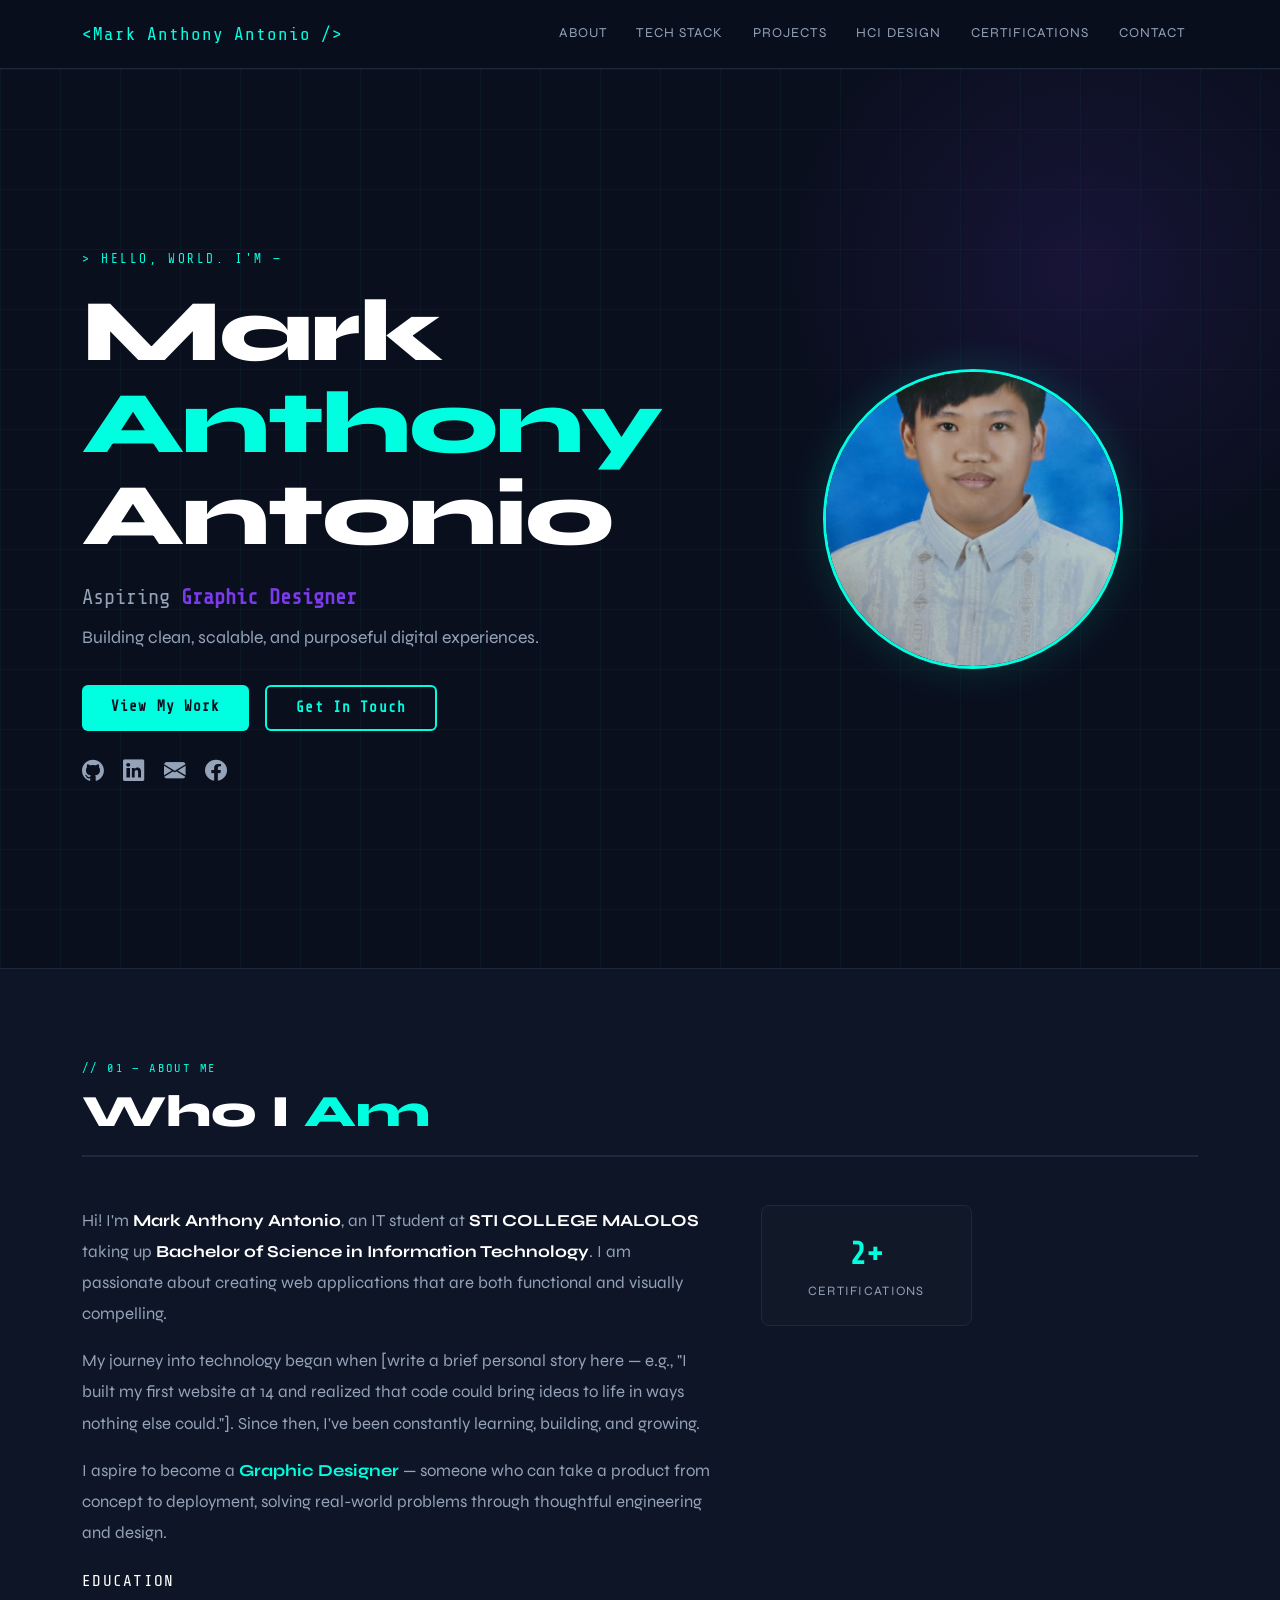
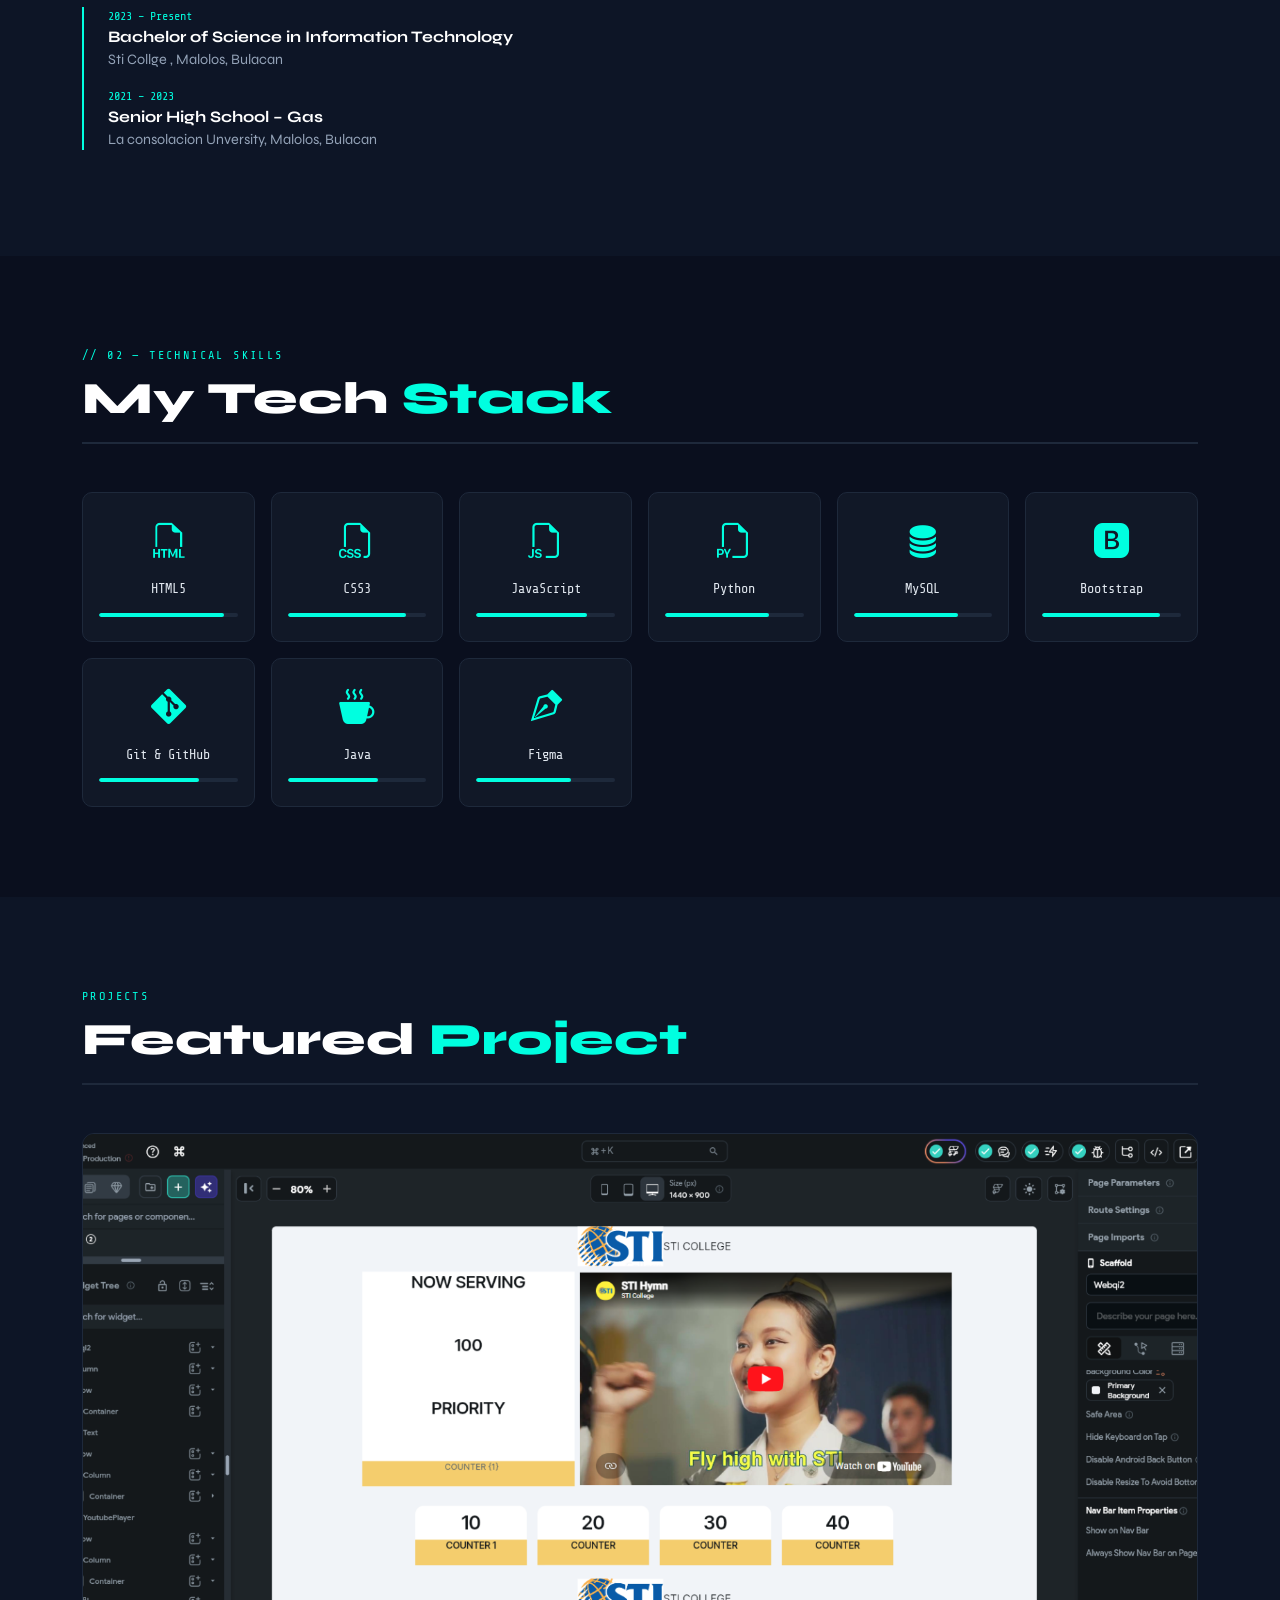
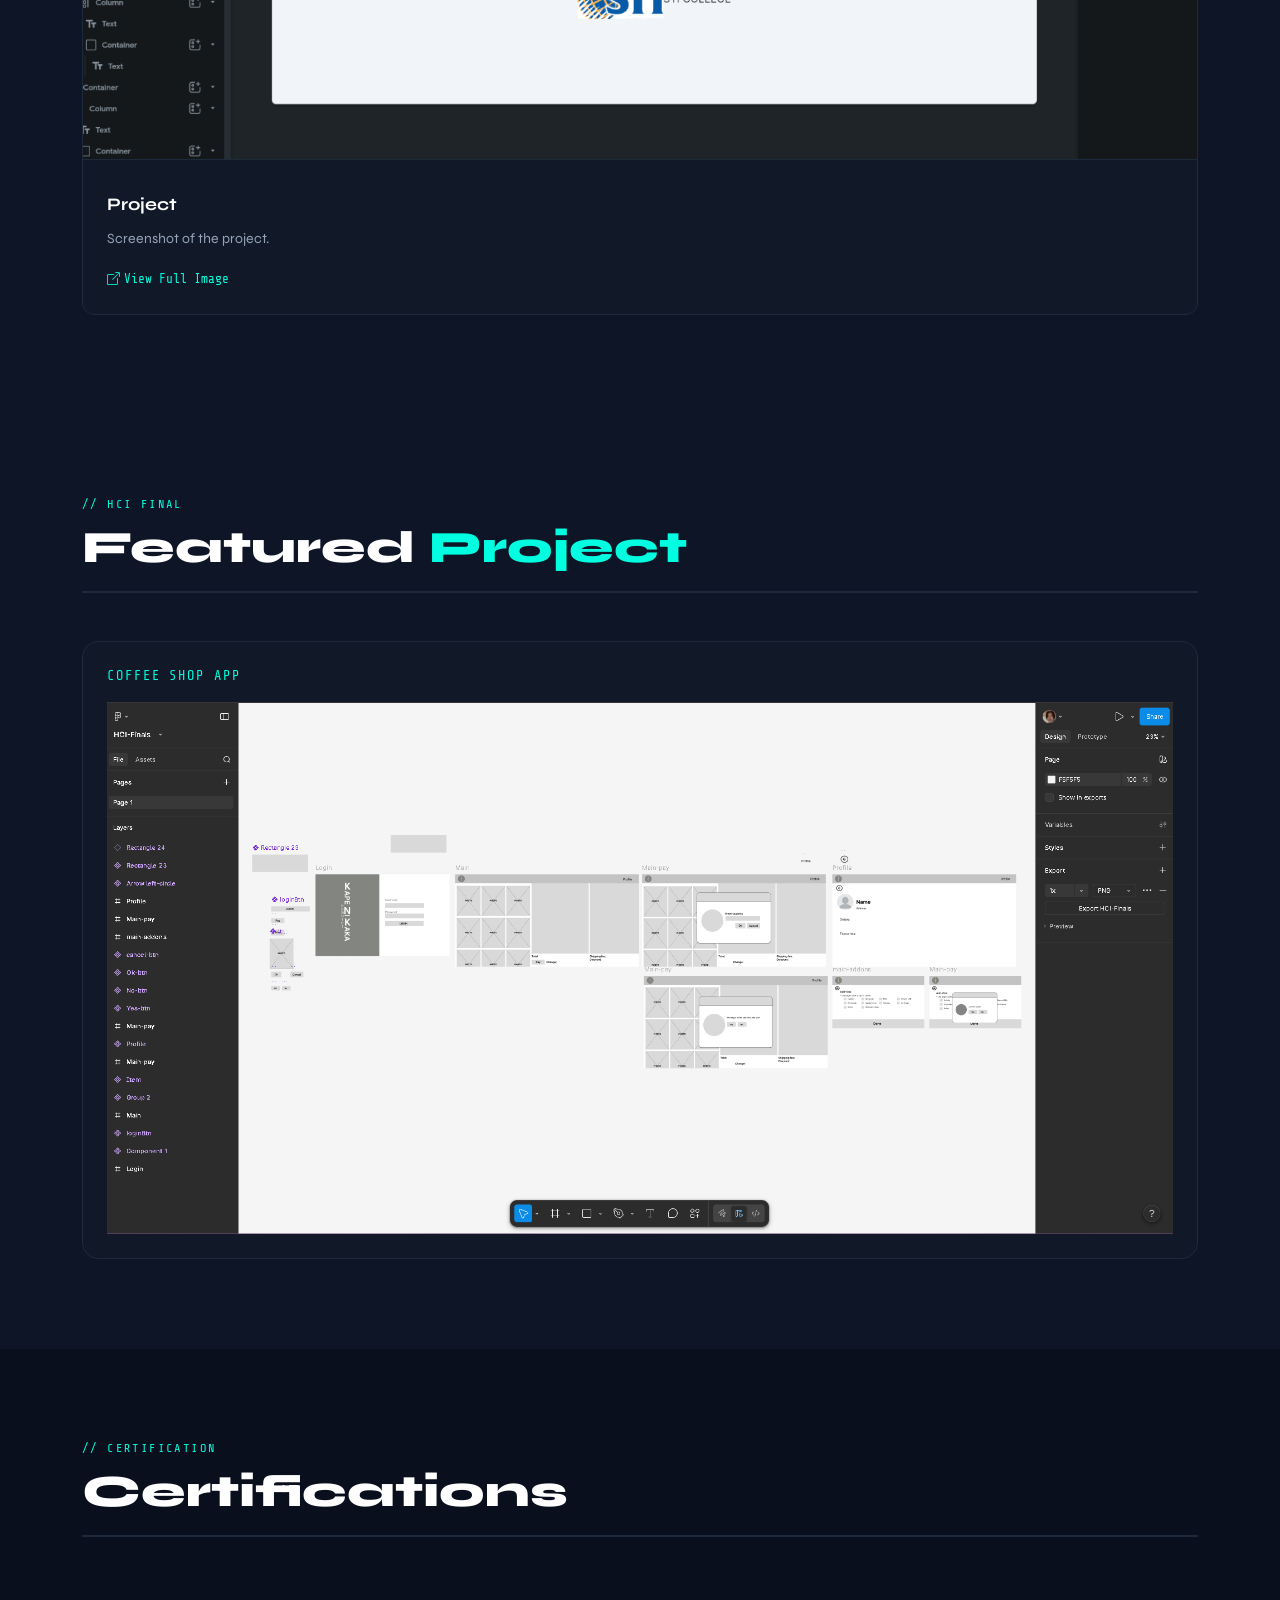
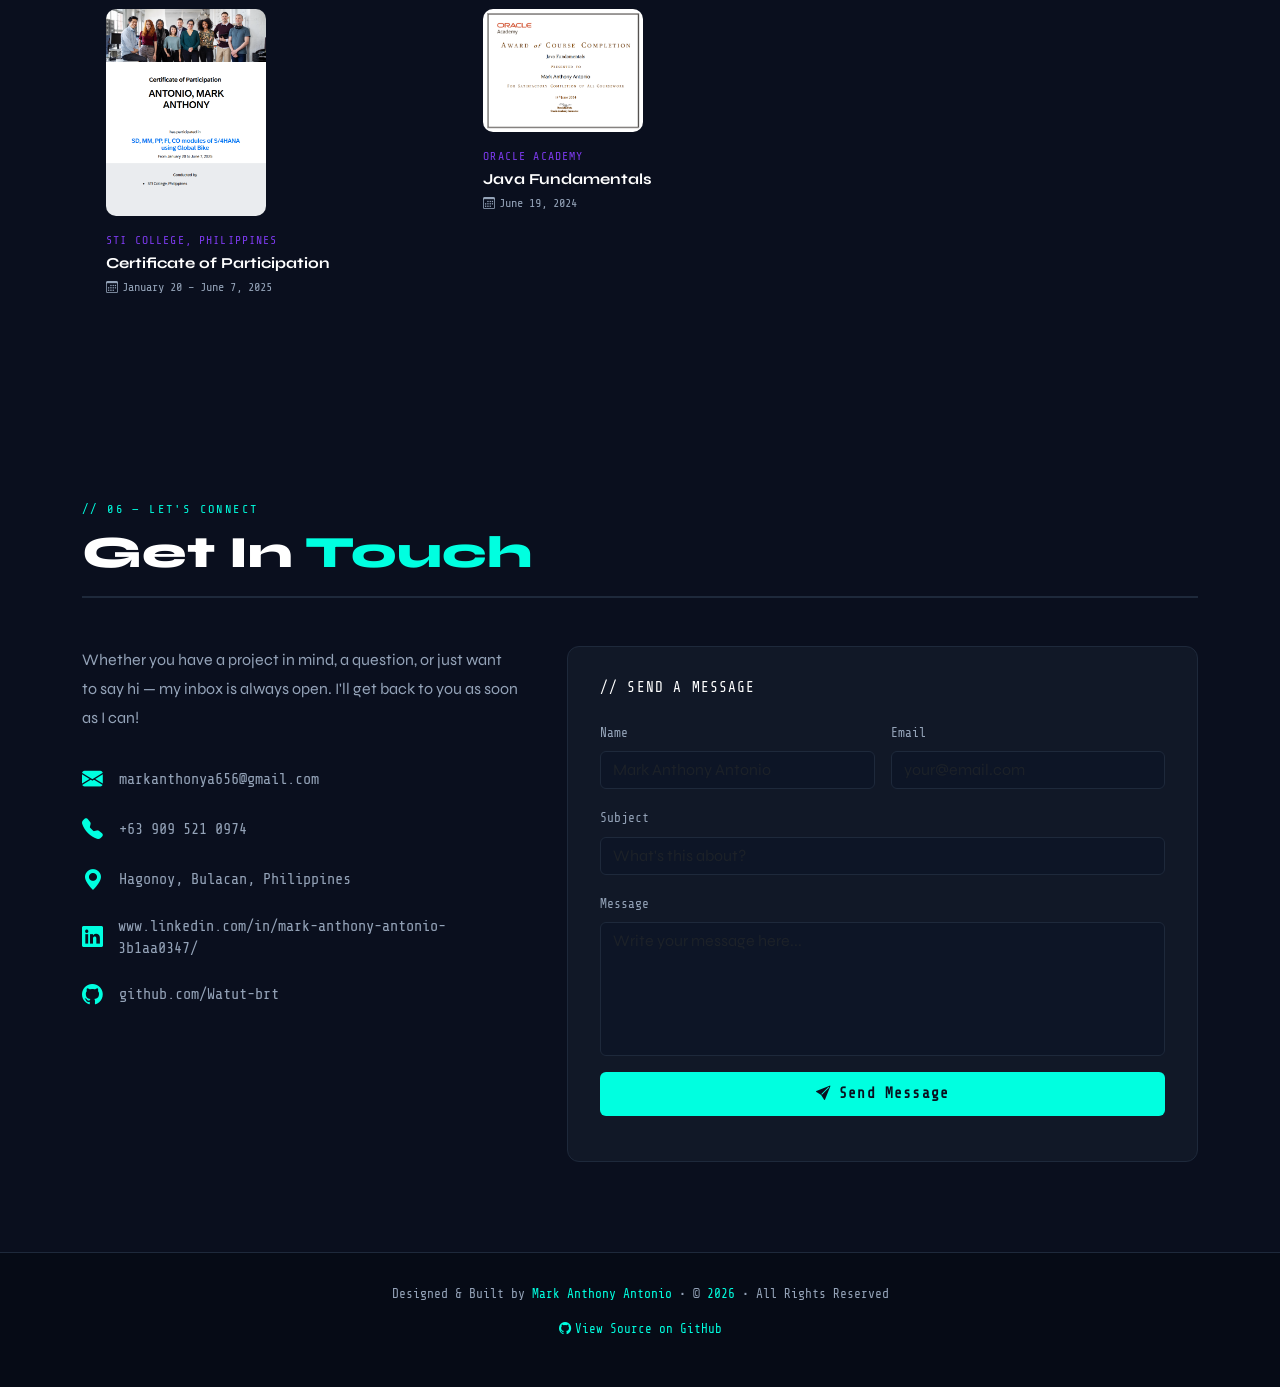
==== commit fc0d5f04: "fix projects" ====
--- a/index.html
+++ b/index.html
@@ -130,7 +130,7 @@
   <!-- ══════════════════════════════ PROJECTS ══════════════════════════════ -->
   <section id="projects" class="alt-section">
     <div class="container">
-      <div class="section-label">// 03 — Portfolio</div>
+      <div class="section-label"> Projects </div>
       <h2 class="section-title">Featured <span>Project</span></h2>
       <div class="row g-4">
         <div class="col-lg-12">
